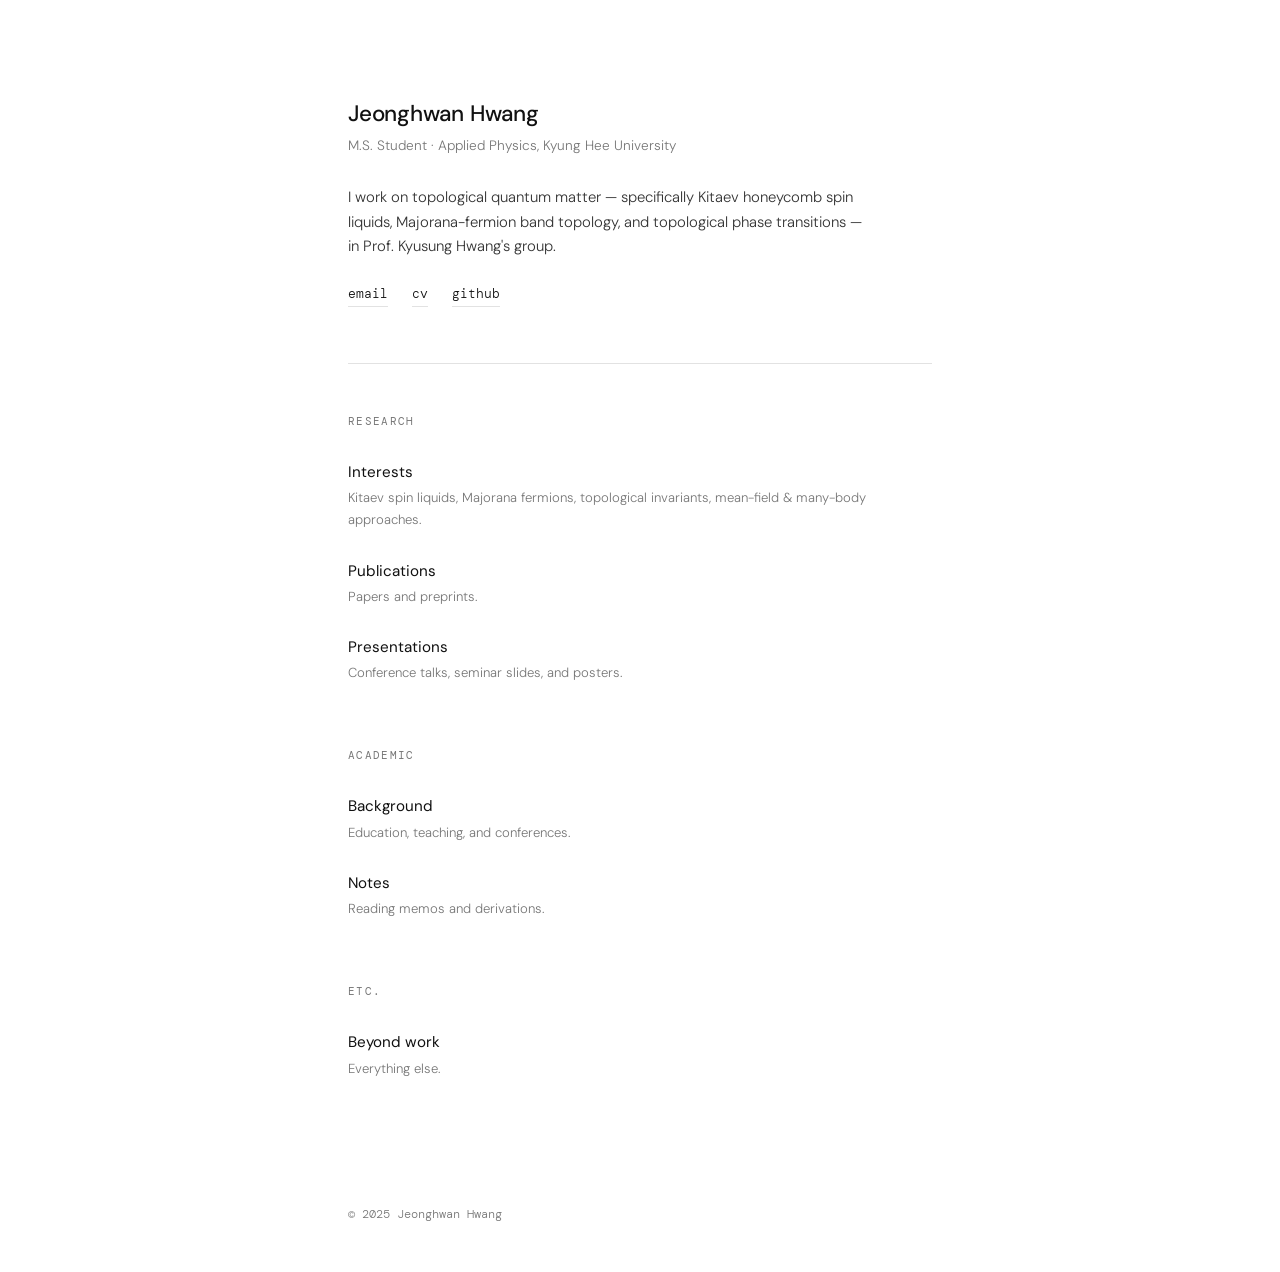
==== index.html @ c1868867 "initial page" ====
<!DOCTYPE html>
<html lang="en">
<head>
<meta charset="UTF-8">
<meta name="viewport" content="width=device-width, initial-scale=1.0">
<title>Jeonghwan Hwang</title>
<link rel="preconnect" href="https://fonts.googleapis.com">
<link href="https://fonts.googleapis.com/css2?family=DM+Sans:wght@300;400;500&family=DM+Mono:wght@300;400&display=swap" rel="stylesheet">
<style>
:root {
  --bg: #ffffff;
  --fg: #111;
  --muted: #777;
  --rule: #e2e2e2;
  --hover-bg: #f7f7f7;
  --max-w: 640px;
  --font: 'DM Sans', -apple-system, sans-serif;
  --mono: 'DM Mono', monospace;
}

* { margin:0; padding:0; box-sizing:border-box; }

body {
  font-family: var(--font);
  background: var(--bg);
  color: var(--fg);
  font-weight: 300;
  line-height: 1.65;
  -webkit-font-smoothing: antialiased;
}

main {
  max-width: var(--max-w);
  margin: 0 auto;
  padding: 96px 28px 64px;
}

header { margin-bottom: 56px; }

header h1 {
  font-size: 1.4rem;
  font-weight: 500;
  letter-spacing: -.01em;
  margin-bottom: 2px;
}

header .affiliation {
  font-size: .85rem;
  color: var(--muted);
  font-weight: 300;
  margin-bottom: 28px;
}

header .bio {
  font-size: .93rem;
  color: #333;
  max-width: 520px;
}

header .bio + .bio { margin-top: 10px; }

.contact-row {
  display: flex;
  gap: 24px;
  margin-top: 24px;
  font-size: .82rem;
  font-family: var(--mono);
  font-weight: 300;
}

.contact-row a {
  color: var(--fg);
  text-decoration: none;
  border-bottom: 1px solid var(--rule);
  padding-bottom: 1px;
  transition: border-color .15s;
}

.contact-row a:hover { border-color: var(--fg); }

section { margin-bottom: 48px; }

section .label {
  font-size: .7rem;
  font-family: var(--mono);
  font-weight: 400;
  text-transform: uppercase;
  letter-spacing: .12em;
  color: var(--muted);
  margin-bottom: 16px;
}

.item {
  display: block;
  text-decoration: none;
  color: var(--fg);
  padding: 14px 16px;
  margin: 0 -16px;
  border-radius: 6px;
  transition: background .12s;
}

.item:hover { background: var(--hover-bg); }

.item .title {
  font-size: .95rem;
  font-weight: 400;
}

.item .desc {
  font-size: .82rem;
  color: var(--muted);
  font-weight: 300;
  margin-top: 2px;
}

.divider {
  border: none;
  border-top: 1px solid var(--rule);
  margin: 0 0 48px;
}

footer {
  max-width: var(--max-w);
  margin: 0 auto;
  padding: 0 28px 48px;
  font-size: .72rem;
  font-family: var(--mono);
  color: var(--muted);
  font-weight: 300;
}

@media (max-width: 520px) {
  main { padding-top: 56px; }
  header h1 { font-size: 1.25rem; }
  .contact-row { gap: 16px; }
}
</style>
</head>
<body>

<main>
  <header>
    <h1>Jeonghwan Hwang</h1>
    <div class="affiliation">M.S. Student · Applied Physics, Kyung Hee University</div>
    <p class="bio">
      I work on topological quantum matter — specifically Kitaev honeycomb spin liquids,
      Majorana-fermion band topology, and topological phase transitions —
      in Prof.&nbsp;Kyusung Hwang's group.
    </p>
    <div class="contact-row">
      <a href="mailto:your-email@khu.ac.kr">email</a>
      <a href="#">cv</a>
      <a href="#">github</a>
    </div>
  </header>

  <hr class="divider">

  <section>
    <div class="label">Research</div>
    <a class="item" href="research.html">
      <div class="title">Interests</div>
      <div class="desc">Kitaev spin liquids, Majorana fermions, topological invariants, mean-field &amp; many-body approaches.</div>
    </a>
    <a class="item" href="publications.html">
      <div class="title">Publications</div>
      <div class="desc">Papers and preprints.</div>
    </a>
    <a class="item" href="presentations.html">
      <div class="title">Presentations</div>
      <div class="desc">Conference talks, seminar slides, and posters.</div>
    </a>
  </section>

  <section>
    <div class="label">Academic</div>
    <a class="item" href="background.html">
      <div class="title">Background</div>
      <div class="desc">Education, teaching, and conferences.</div>
    </a>
    <a class="item" href="notes.html">
      <div class="title">Notes</div>
      <div class="desc">Reading memos and derivations.</div>
    </a>
  </section>

  <section>
    <div class="label">Etc.</div>
    <a class="item" href="beyond.html">
      <div class="title">Beyond work</div>
      <div class="desc">Everything else.</div>
    </a>
  </section>
</main>

<footer>
  &copy; 2025 Jeonghwan Hwang
</footer>

</body>
</html>
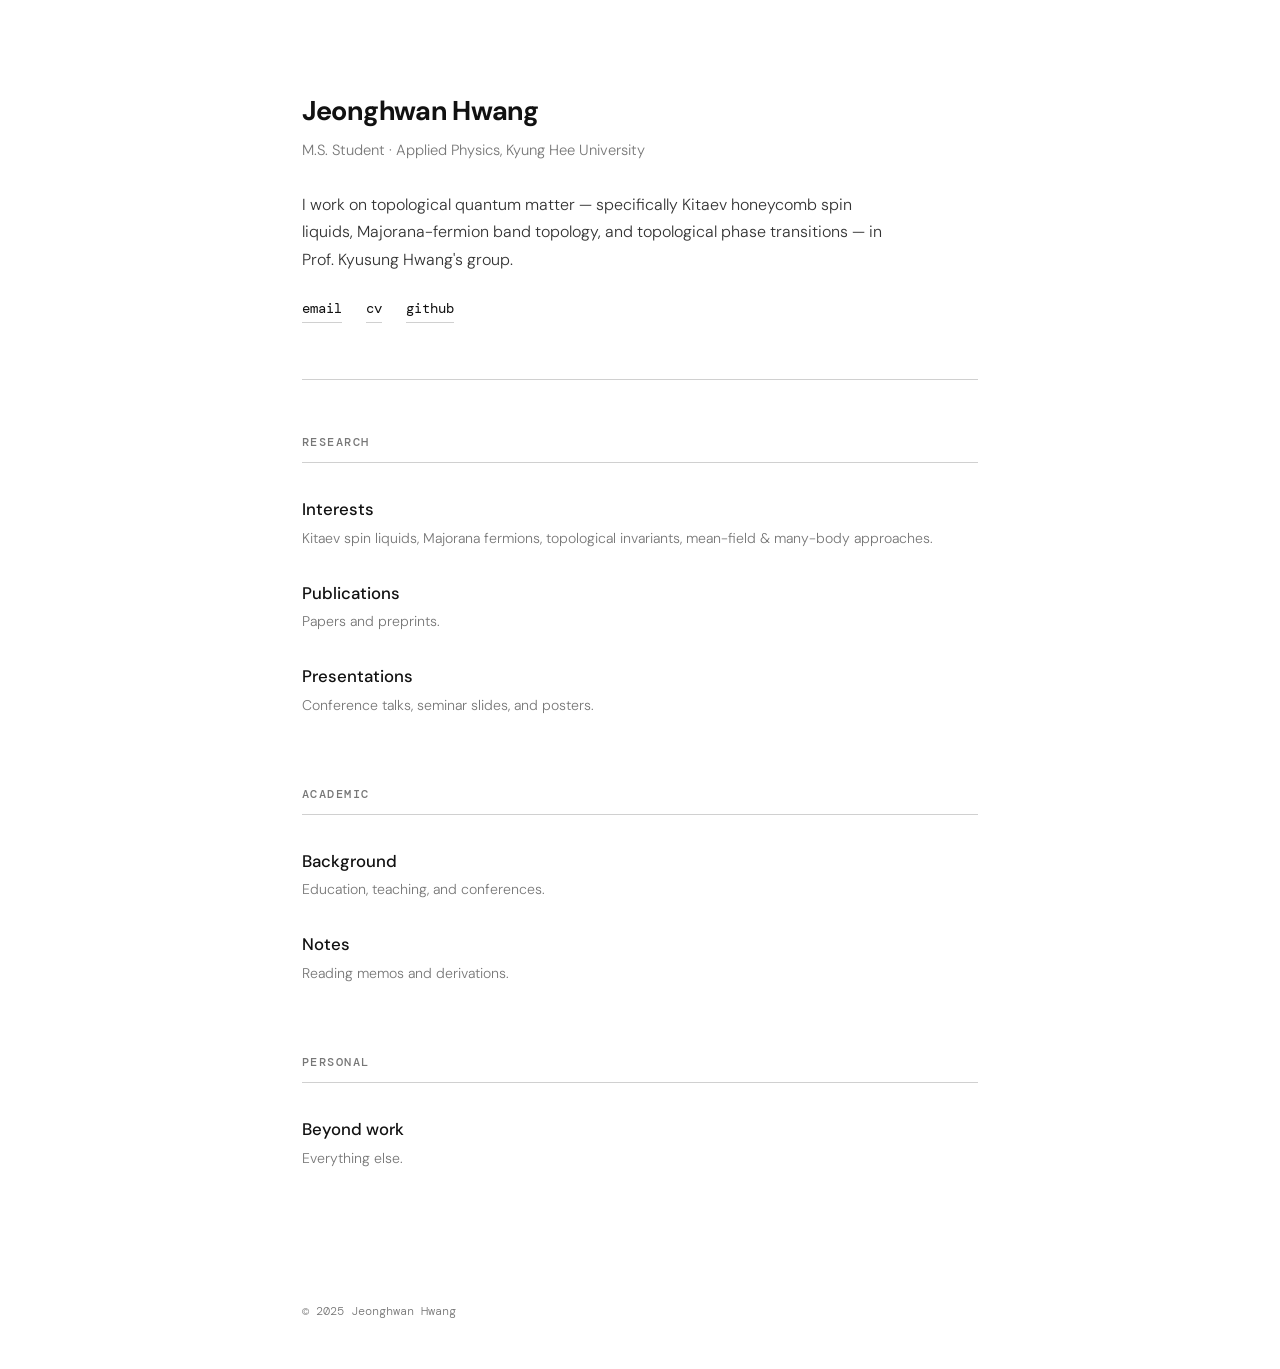
==== commit effe45ef: "add subpages" ====
--- a/index.html
+++ b/index.html
@@ -5,15 +5,15 @@
 <meta name="viewport" content="width=device-width, initial-scale=1.0">
 <title>Jeonghwan Hwang</title>
 <link rel="preconnect" href="https://fonts.googleapis.com">
-<link href="https://fonts.googleapis.com/css2?family=DM+Sans:wght@300;400;500&family=DM+Mono:wght@300;400&display=swap" rel="stylesheet">
+<link href="https://fonts.googleapis.com/css2?family=DM+Sans:wght@300;400;500;700&family=DM+Mono:wght@300;400;500&display=swap" rel="stylesheet">
 <style>
 :root {
   --bg: #ffffff;
   --fg: #111;
   --muted: #777;
-  --rule: #e2e2e2;
-  --hover-bg: #f7f7f7;
-  --max-w: 640px;
+  --rule: #d0d0d0;
+  --hover-bg: #f5f5f5;
+  --max-w: 740px;
   --font: 'DM Sans', -apple-system, sans-serif;
   --mono: 'DM Mono', monospace;
 }
@@ -25,36 +25,38 @@
   background: var(--bg);
   color: var(--fg);
   font-weight: 300;
-  line-height: 1.65;
+  line-height: 1.7;
+  font-size: 16px;
   -webkit-font-smoothing: antialiased;
 }
 
 main {
   max-width: var(--max-w);
   margin: 0 auto;
-  padding: 96px 28px 64px;
-}
-
+  padding: 88px 32px 64px;
+}
+
+/* ── Header ── */
 header { margin-bottom: 56px; }
 
 header h1 {
-  font-size: 1.4rem;
-  font-weight: 500;
+  font-size: 1.7rem;
+  font-weight: 700;
   letter-spacing: -.01em;
-  margin-bottom: 2px;
+  margin-bottom: 4px;
 }
 
 header .affiliation {
-  font-size: .85rem;
+  font-size: .92rem;
   color: var(--muted);
   font-weight: 300;
   margin-bottom: 28px;
 }
 
 header .bio {
-  font-size: .93rem;
+  font-size: 1rem;
   color: #333;
-  max-width: 520px;
+  max-width: 600px;
 }
 
 header .bio + .bio { margin-top: 10px; }
@@ -63,9 +65,9 @@
   display: flex;
   gap: 24px;
   margin-top: 24px;
-  font-size: .82rem;
+  font-size: .88rem;
   font-family: var(--mono);
-  font-weight: 300;
+  font-weight: 400;
 }
 
 .contact-row a {
@@ -78,18 +80,22 @@
 
 .contact-row a:hover { border-color: var(--fg); }
 
-section { margin-bottom: 48px; }
+/* ── Section ── */
+section { margin-bottom: 52px; }
 
 section .label {
-  font-size: .7rem;
+  font-size: .75rem;
   font-family: var(--mono);
-  font-weight: 400;
+  font-weight: 500;
   text-transform: uppercase;
   letter-spacing: .12em;
   color: var(--muted);
-  margin-bottom: 16px;
-}
-
+  margin-bottom: 18px;
+  padding-bottom: 10px;
+  border-bottom: 1px solid var(--rule);
+}
+
+/* ── Items ── */
 .item {
   display: block;
   text-decoration: none;
@@ -103,28 +109,28 @@
 .item:hover { background: var(--hover-bg); }
 
 .item .title {
-  font-size: .95rem;
-  font-weight: 400;
+  font-size: 1.05rem;
+  font-weight: 500;
 }
 
 .item .desc {
-  font-size: .82rem;
-  color: var(--muted);
-  font-weight: 300;
-  margin-top: 2px;
+  font-size: .88rem;
+  color: var(--muted);
+  font-weight: 300;
+  margin-top: 3px;
 }
 
 .divider {
   border: none;
   border-top: 1px solid var(--rule);
-  margin: 0 0 48px;
+  margin: 0 0 52px;
 }
 
 footer {
   max-width: var(--max-w);
   margin: 0 auto;
-  padding: 0 28px 48px;
-  font-size: .72rem;
+  padding: 0 32px 48px;
+  font-size: .76rem;
   font-family: var(--mono);
   color: var(--muted);
   font-weight: 300;
@@ -132,7 +138,7 @@
 
 @media (max-width: 520px) {
   main { padding-top: 56px; }
-  header h1 { font-size: 1.25rem; }
+  header h1 { font-size: 1.4rem; }
   .contact-row { gap: 16px; }
 }
 </style>
@@ -151,7 +157,7 @@
     <div class="contact-row">
       <a href="mailto:your-email@khu.ac.kr">email</a>
       <a href="#">cv</a>
-      <a href="#">github</a>
+      <a href="https://github.com/jhhwang-phys">github</a>
     </div>
   </header>
 
@@ -186,7 +192,7 @@
   </section>
 
   <section>
-    <div class="label">Etc.</div>
+    <div class="label">Personal</div>
     <a class="item" href="beyond.html">
       <div class="title">Beyond work</div>
       <div class="desc">Everything else.</div>
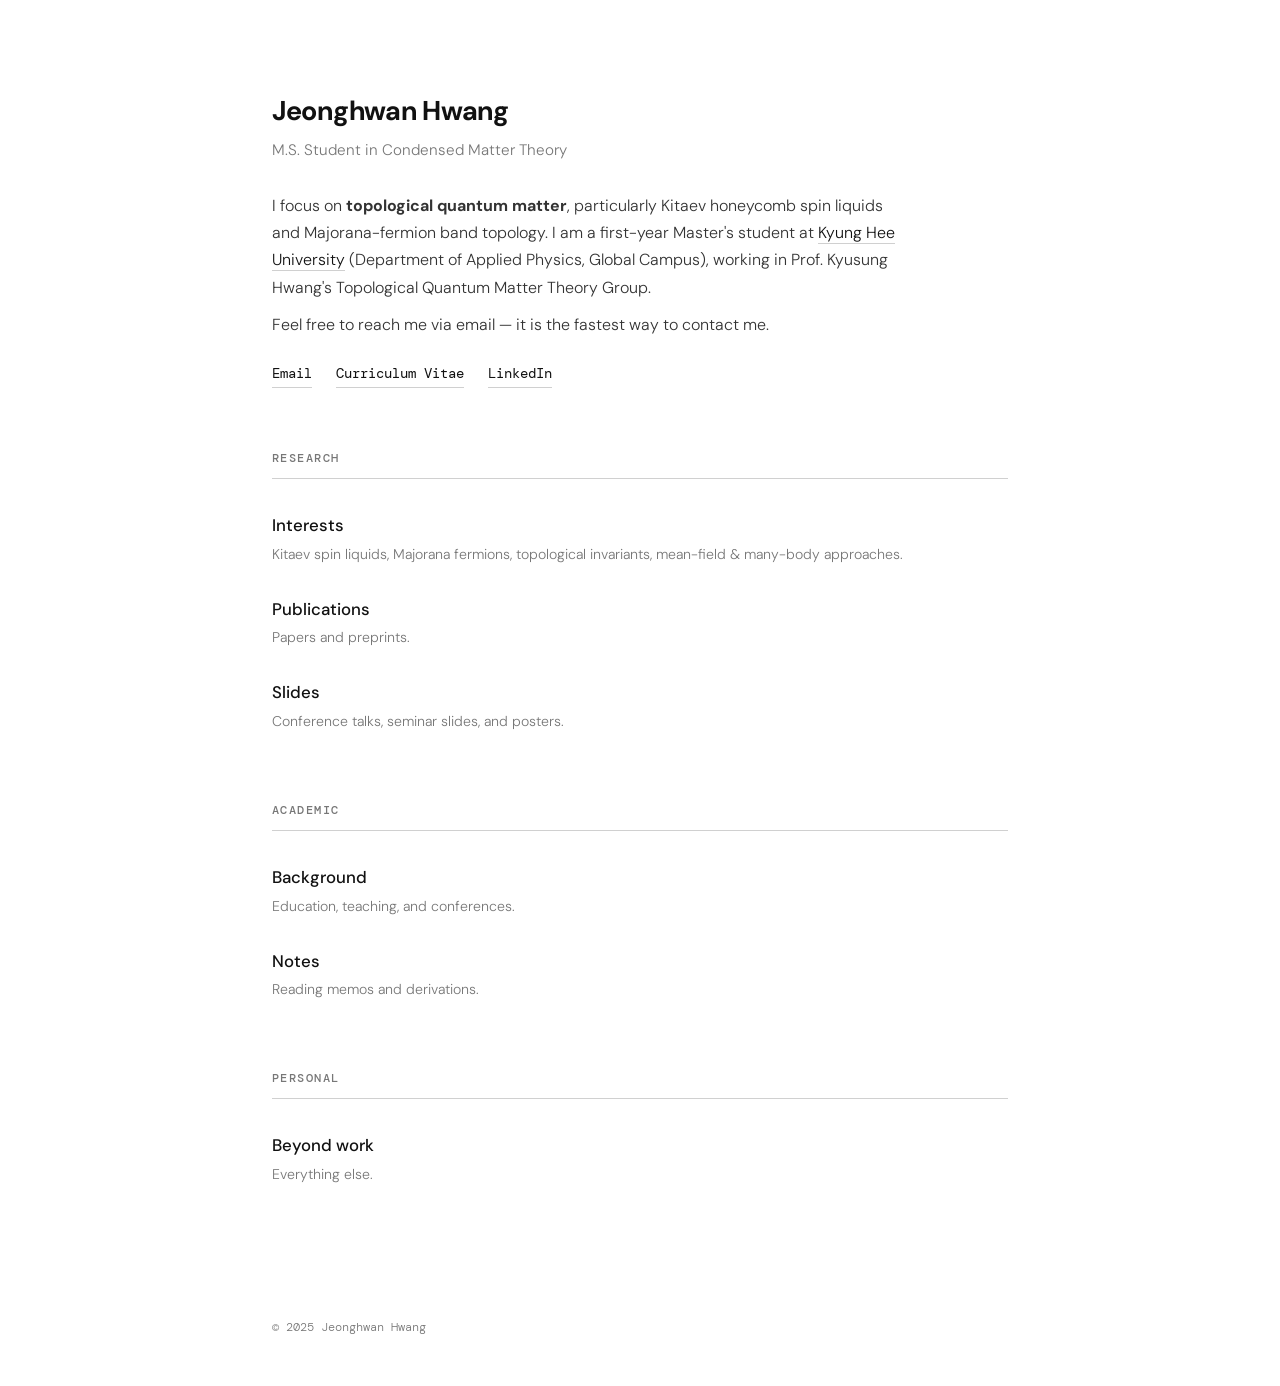
==== commit eeff0d1b: "Update index.html" ====
--- a/index.html
+++ b/index.html
@@ -13,7 +13,7 @@
   --muted: #777;
   --rule: #d0d0d0;
   --hover-bg: #f5f5f5;
-  --max-w: 740px;
+  --max-w: 800px;
   --font: 'DM Sans', -apple-system, sans-serif;
   --mono: 'DM Mono', monospace;
 }
@@ -36,8 +36,7 @@
   padding: 88px 32px 64px;
 }
 
-/* ── Header ── */
-header { margin-bottom: 56px; }
+header { margin-bottom: 60px; }
 
 header h1 {
   font-size: 1.7rem;
@@ -46,8 +45,8 @@
   margin-bottom: 4px;
 }
 
-header .affiliation {
-  font-size: .92rem;
+header .subtitle {
+  font-size: .95rem;
   color: var(--muted);
   font-weight: 300;
   margin-bottom: 28px;
@@ -56,7 +55,7 @@
 header .bio {
   font-size: 1rem;
   color: #333;
-  max-width: 600px;
+  max-width: 640px;
 }
 
 header .bio + .bio { margin-top: 10px; }
@@ -80,7 +79,6 @@
 
 .contact-row a:hover { border-color: var(--fg); }
 
-/* ── Section ── */
 section { margin-bottom: 52px; }
 
 section .label {
@@ -95,7 +93,6 @@
   border-bottom: 1px solid var(--rule);
 }
 
-/* ── Items ── */
 .item {
   display: block;
   text-decoration: none;
@@ -120,12 +117,6 @@
   margin-top: 3px;
 }
 
-.divider {
-  border: none;
-  border-top: 1px solid var(--rule);
-  margin: 0 0 52px;
-}
-
 footer {
   max-width: var(--max-w);
   margin: 0 auto;
@@ -148,20 +139,24 @@
 <main>
   <header>
     <h1>Jeonghwan Hwang</h1>
-    <div class="affiliation">M.S. Student · Applied Physics, Kyung Hee University</div>
+    <div class="subtitle">M.S. Student in Condensed Matter Theory</div>
     <p class="bio">
-      I work on topological quantum matter — specifically Kitaev honeycomb spin liquids,
-      Majorana-fermion band topology, and topological phase transitions —
-      in Prof.&nbsp;Kyusung Hwang's group.
+      I focus on <strong>topological quantum matter</strong>,
+      particularly Kitaev honeycomb spin liquids and Majorana-fermion band topology.
+      I am a first-year Master's student at
+      <a href="https://www.khu.ac.kr" style="color:var(--fg);border-bottom:1px solid var(--rule);text-decoration:none;">Kyung Hee University</a>
+      (Department of Applied Physics, Global Campus),
+      working in Prof.&nbsp;Kyusung Hwang's Topological Quantum Matter Theory Group.
+    </p>
+    <p class="bio">
+      Feel free to reach me via email — it is the fastest way to contact me.
     </p>
     <div class="contact-row">
-      <a href="mailto:your-email@khu.ac.kr">email</a>
-      <a href="#">cv</a>
-      <a href="https://github.com/jhhwang-phys">github</a>
+      <a href="mailto:curlumr@khu.ac.kr">Email</a>
+      <a href="#">Curriculum Vitae</a>
+      <a href="https://www.linkedin.com/in/">LinkedIn</a>
     </div>
   </header>
-
-  <hr class="divider">
 
   <section>
     <div class="label">Research</div>
@@ -173,8 +168,8 @@
       <div class="title">Publications</div>
       <div class="desc">Papers and preprints.</div>
     </a>
-    <a class="item" href="presentations.html">
-      <div class="title">Presentations</div>
+    <a class="item" href="slides.html">
+      <div class="title">Slides</div>
       <div class="desc">Conference talks, seminar slides, and posters.</div>
     </a>
   </section>
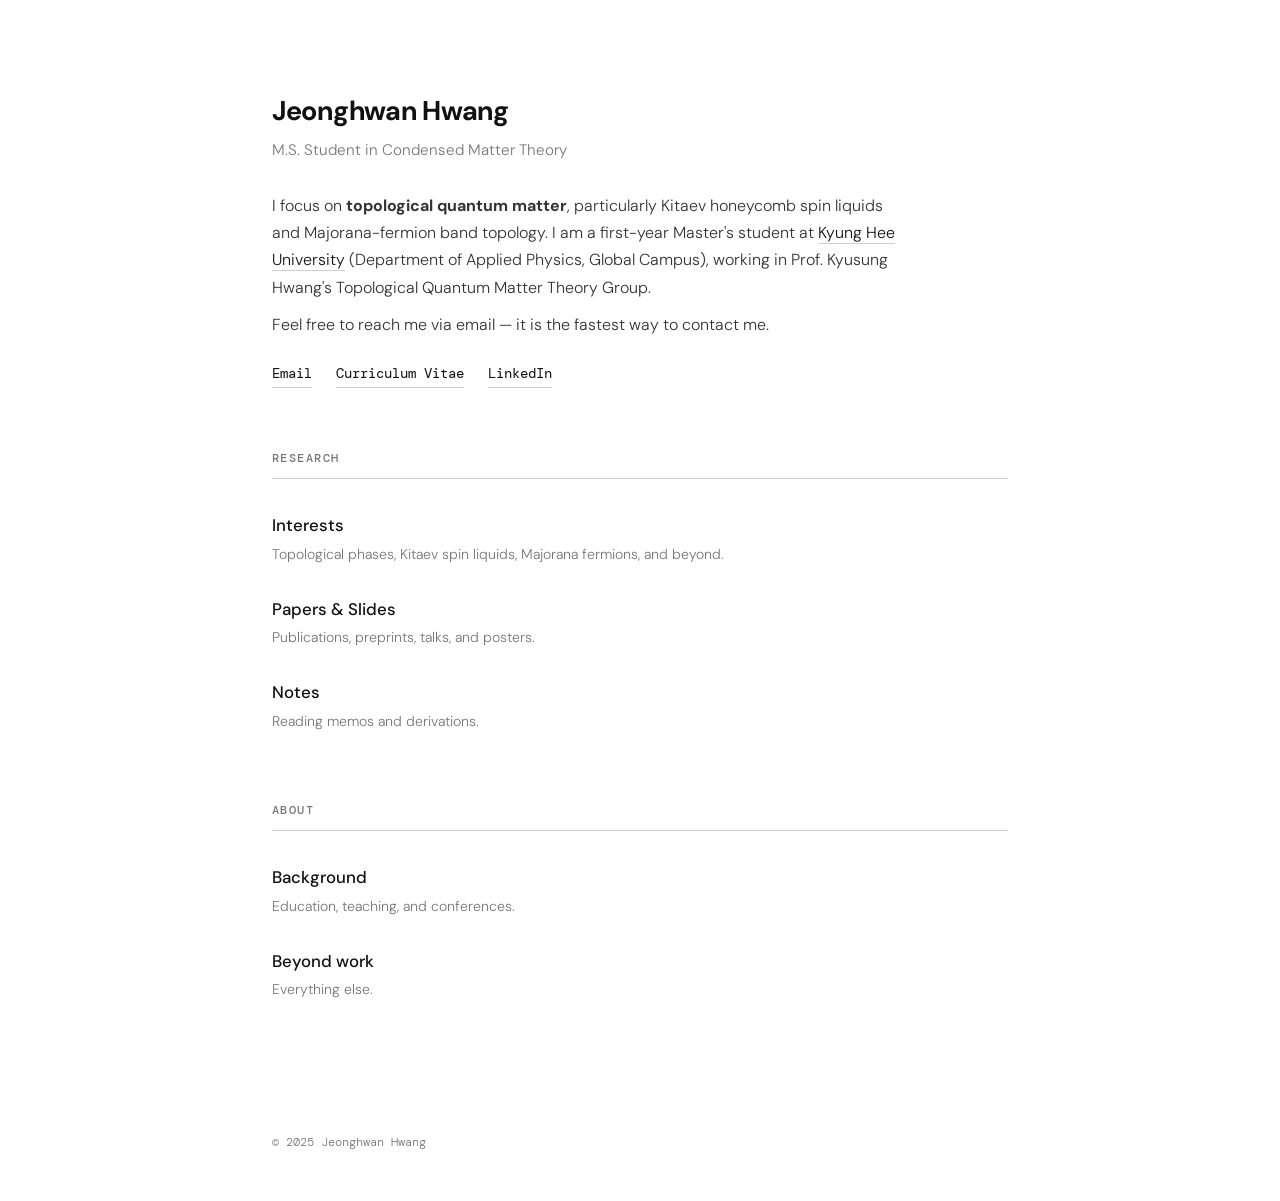
==== commit e0024b1c: "restructure site" ====
--- a/index.html
+++ b/index.html
@@ -60,6 +60,15 @@
 
 header .bio + .bio { margin-top: 10px; }
 
+header .bio a {
+  color: var(--fg);
+  text-decoration: none;
+  border-bottom: 1px solid var(--rule);
+  transition: border-color .15s;
+}
+
+header .bio a:hover { border-color: var(--fg); }
+
 .contact-row {
   display: flex;
   gap: 24px;
@@ -144,7 +153,7 @@
       I focus on <strong>topological quantum matter</strong>,
       particularly Kitaev honeycomb spin liquids and Majorana-fermion band topology.
       I am a first-year Master's student at
-      <a href="https://www.khu.ac.kr" style="color:var(--fg);border-bottom:1px solid var(--rule);text-decoration:none;">Kyung Hee University</a>
+      <a href="https://www.khu.ac.kr">Kyung Hee University</a>
       (Department of Applied Physics, Global Campus),
       working in Prof.&nbsp;Kyusung Hwang's Topological Quantum Matter Theory Group.
     </p>
@@ -162,32 +171,24 @@
     <div class="label">Research</div>
     <a class="item" href="research.html">
       <div class="title">Interests</div>
-      <div class="desc">Kitaev spin liquids, Majorana fermions, topological invariants, mean-field &amp; many-body approaches.</div>
-    </a>
-    <a class="item" href="publications.html">
-      <div class="title">Publications</div>
-      <div class="desc">Papers and preprints.</div>
-    </a>
-    <a class="item" href="slides.html">
-      <div class="title">Slides</div>
-      <div class="desc">Conference talks, seminar slides, and posters.</div>
+      <div class="desc">Topological phases, Kitaev spin liquids, Majorana fermions, and beyond.</div>
+    </a>
+    <a class="item" href="papers.html">
+      <div class="title">Papers &amp; Slides</div>
+      <div class="desc">Publications, preprints, talks, and posters.</div>
+    </a>
+    <a class="item" href="notes.html">
+      <div class="title">Notes</div>
+      <div class="desc">Reading memos and derivations.</div>
     </a>
   </section>
 
   <section>
-    <div class="label">Academic</div>
+    <div class="label">About</div>
     <a class="item" href="background.html">
       <div class="title">Background</div>
       <div class="desc">Education, teaching, and conferences.</div>
     </a>
-    <a class="item" href="notes.html">
-      <div class="title">Notes</div>
-      <div class="desc">Reading memos and derivations.</div>
-    </a>
-  </section>
-
-  <section>
-    <div class="label">Personal</div>
     <a class="item" href="beyond.html">
       <div class="title">Beyond work</div>
       <div class="desc">Everything else.</div>
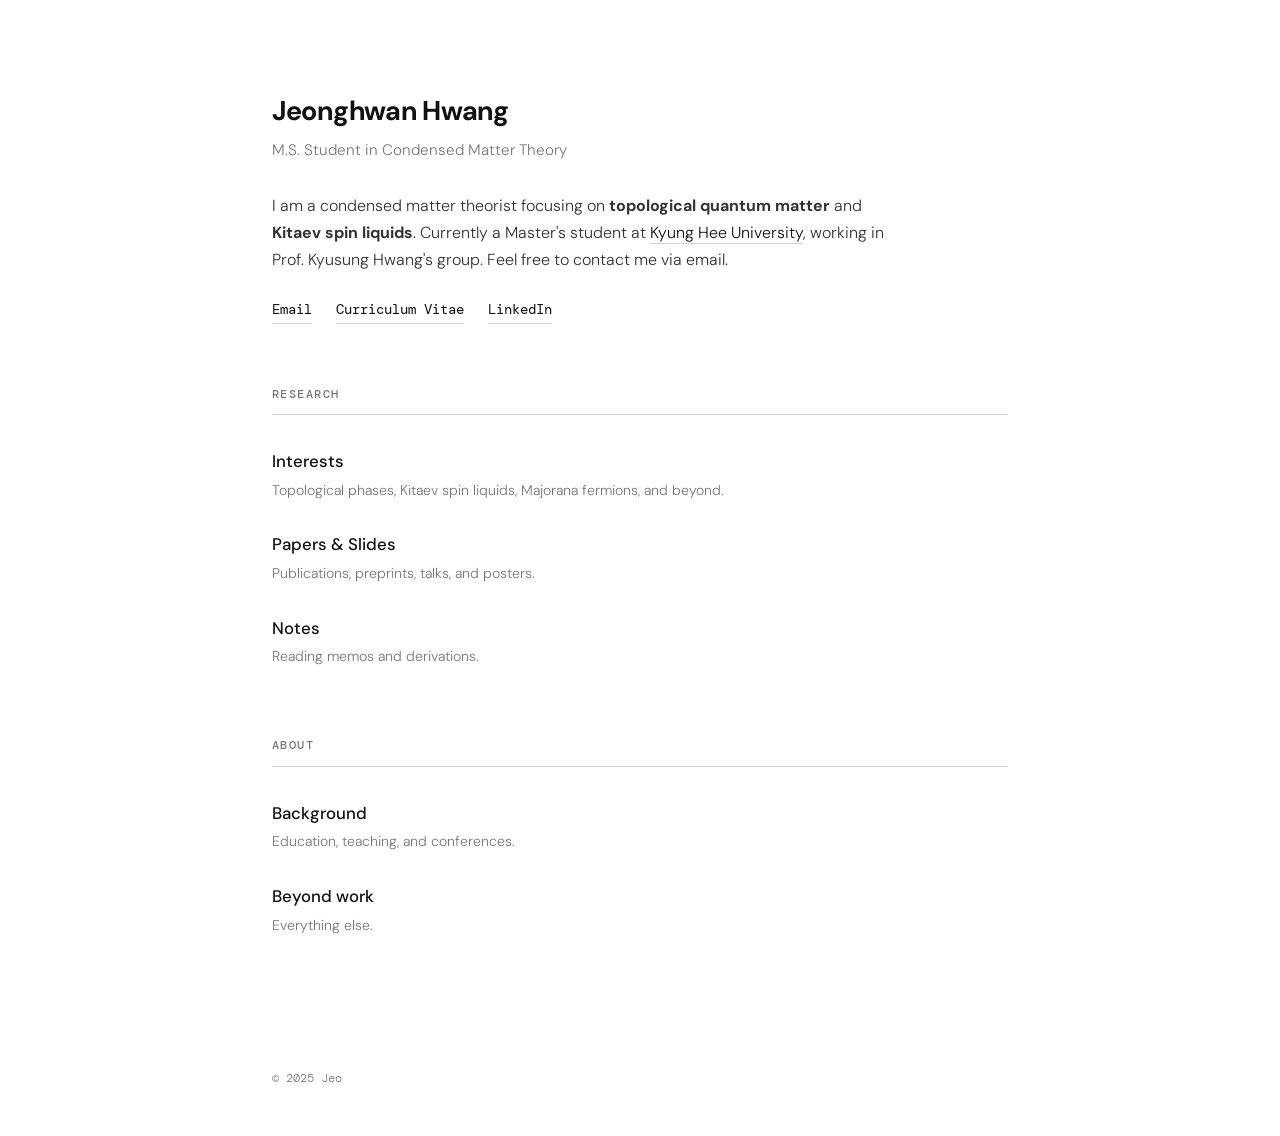
==== commit a4e3996e: "update description and keywords" ====
--- a/index.html
+++ b/index.html
@@ -150,18 +150,12 @@
     <h1>Jeonghwan Hwang</h1>
     <div class="subtitle">M.S. Student in Condensed Matter Theory</div>
     <p class="bio">
-      I focus on <strong>topological quantum matter</strong>,
-      particularly Kitaev honeycomb spin liquids and Majorana-fermion band topology.
-      I am a first-year Master's student at
-      <a href="https://www.khu.ac.kr">Kyung Hee University</a>
-      (Department of Applied Physics, Global Campus),
-      working in Prof.&nbsp;Kyusung Hwang's Topological Quantum Matter Theory Group.
-    </p>
-    <p class="bio">
-      Feel free to reach me via email — it is the fastest way to contact me.
+      I am a condensed matter theorist focusing on <strong>topological quantum matter</strong> and <strong>Kitaev spin liquids</strong>.
+      Currently a Master's student at <a href="https://www.khu.ac.kr">Kyung Hee University</a>, working in Prof.&nbsp;Kyusung Hwang's group.
+      Feel free to contact me via email.
     </p>
     <div class="contact-row">
-      <a href="mailto:curlumr@khu.ac.kr">Email</a>
+      <a href="/cdn-cgi/l/email-protection#284b5d5a445d455a6843405d06494b06435a">Email</a>
       <a href="#">Curriculum Vitae</a>
       <a href="https://www.linkedin.com/in/">LinkedIn</a>
     </div>
@@ -197,8 +191,4 @@
 </main>
 
 <footer>
-  &copy; 2025 Jeonghwan Hwang
-</footer>
-
-</body>
-</html>
+  &copy; 2025 Jeo
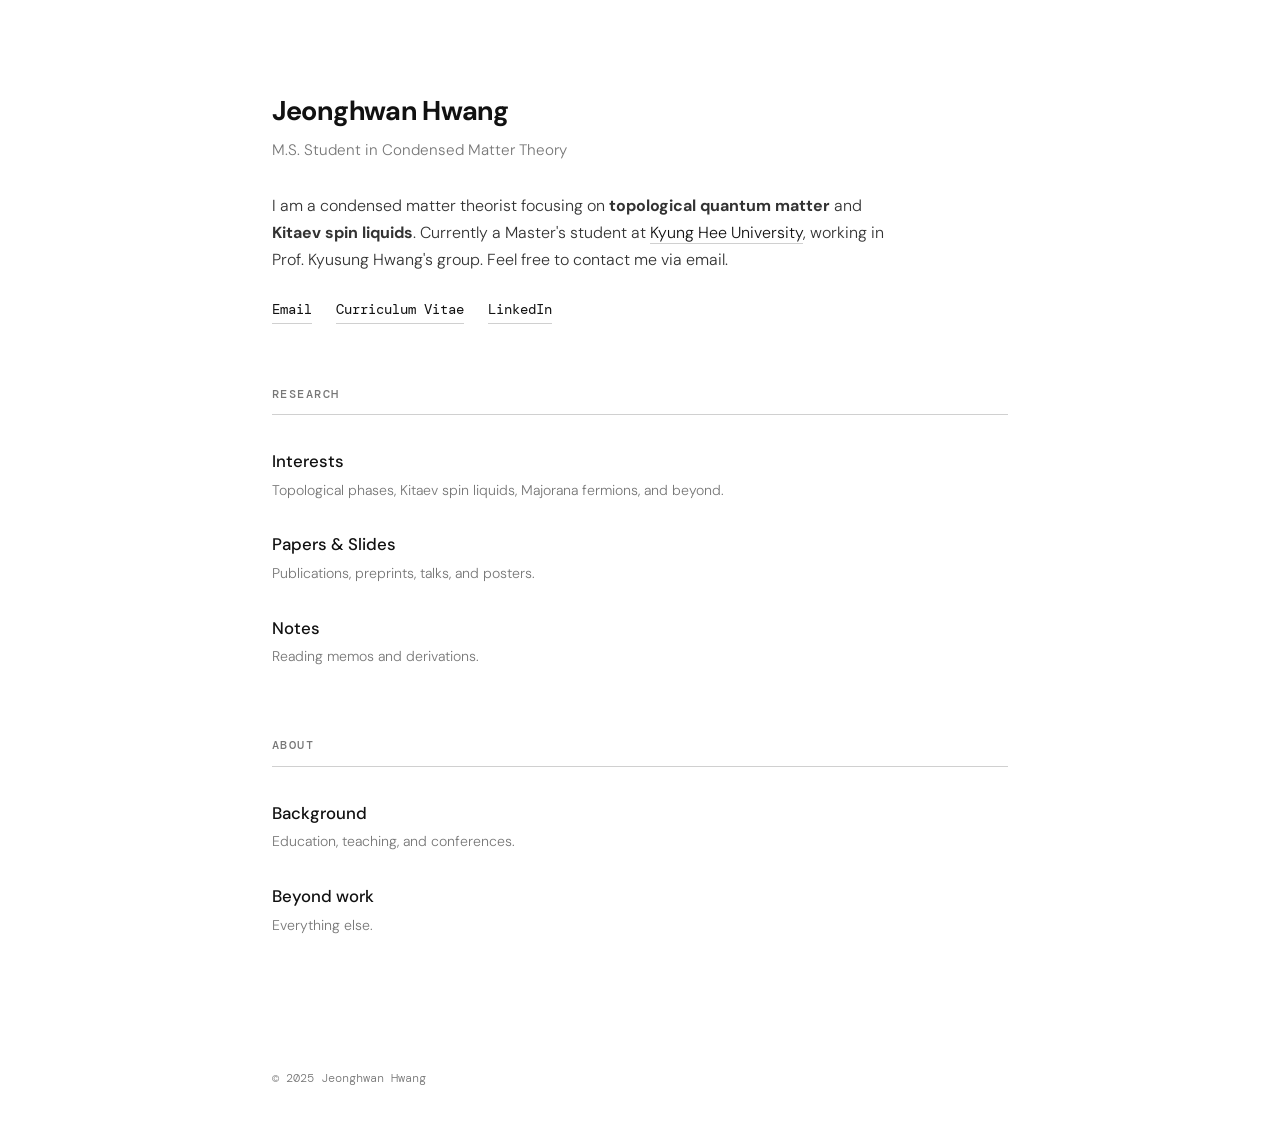
==== commit ea19d7a1: "Group research materials by year" ====
--- a/index.html
+++ b/index.html
@@ -167,11 +167,11 @@
       <div class="title">Interests</div>
       <div class="desc">Topological phases, Kitaev spin liquids, Majorana fermions, and beyond.</div>
     </a>
-    <a class="item" href="papers.html">
+    <a class="item" href="papers.html?v=20261106-2">
       <div class="title">Papers &amp; Slides</div>
       <div class="desc">Publications, preprints, talks, and posters.</div>
     </a>
-    <a class="item" href="notes.html">
+    <a class="item" href="notes.html?v=20261106-2">
       <div class="title">Notes</div>
       <div class="desc">Reading memos and derivations.</div>
     </a>
@@ -191,4 +191,7 @@
 </main>
 
 <footer>
-  &copy; 2025 Jeo+  &copy; 2025 Jeonghwan Hwang
+</footer>
+</body>
+</html>
